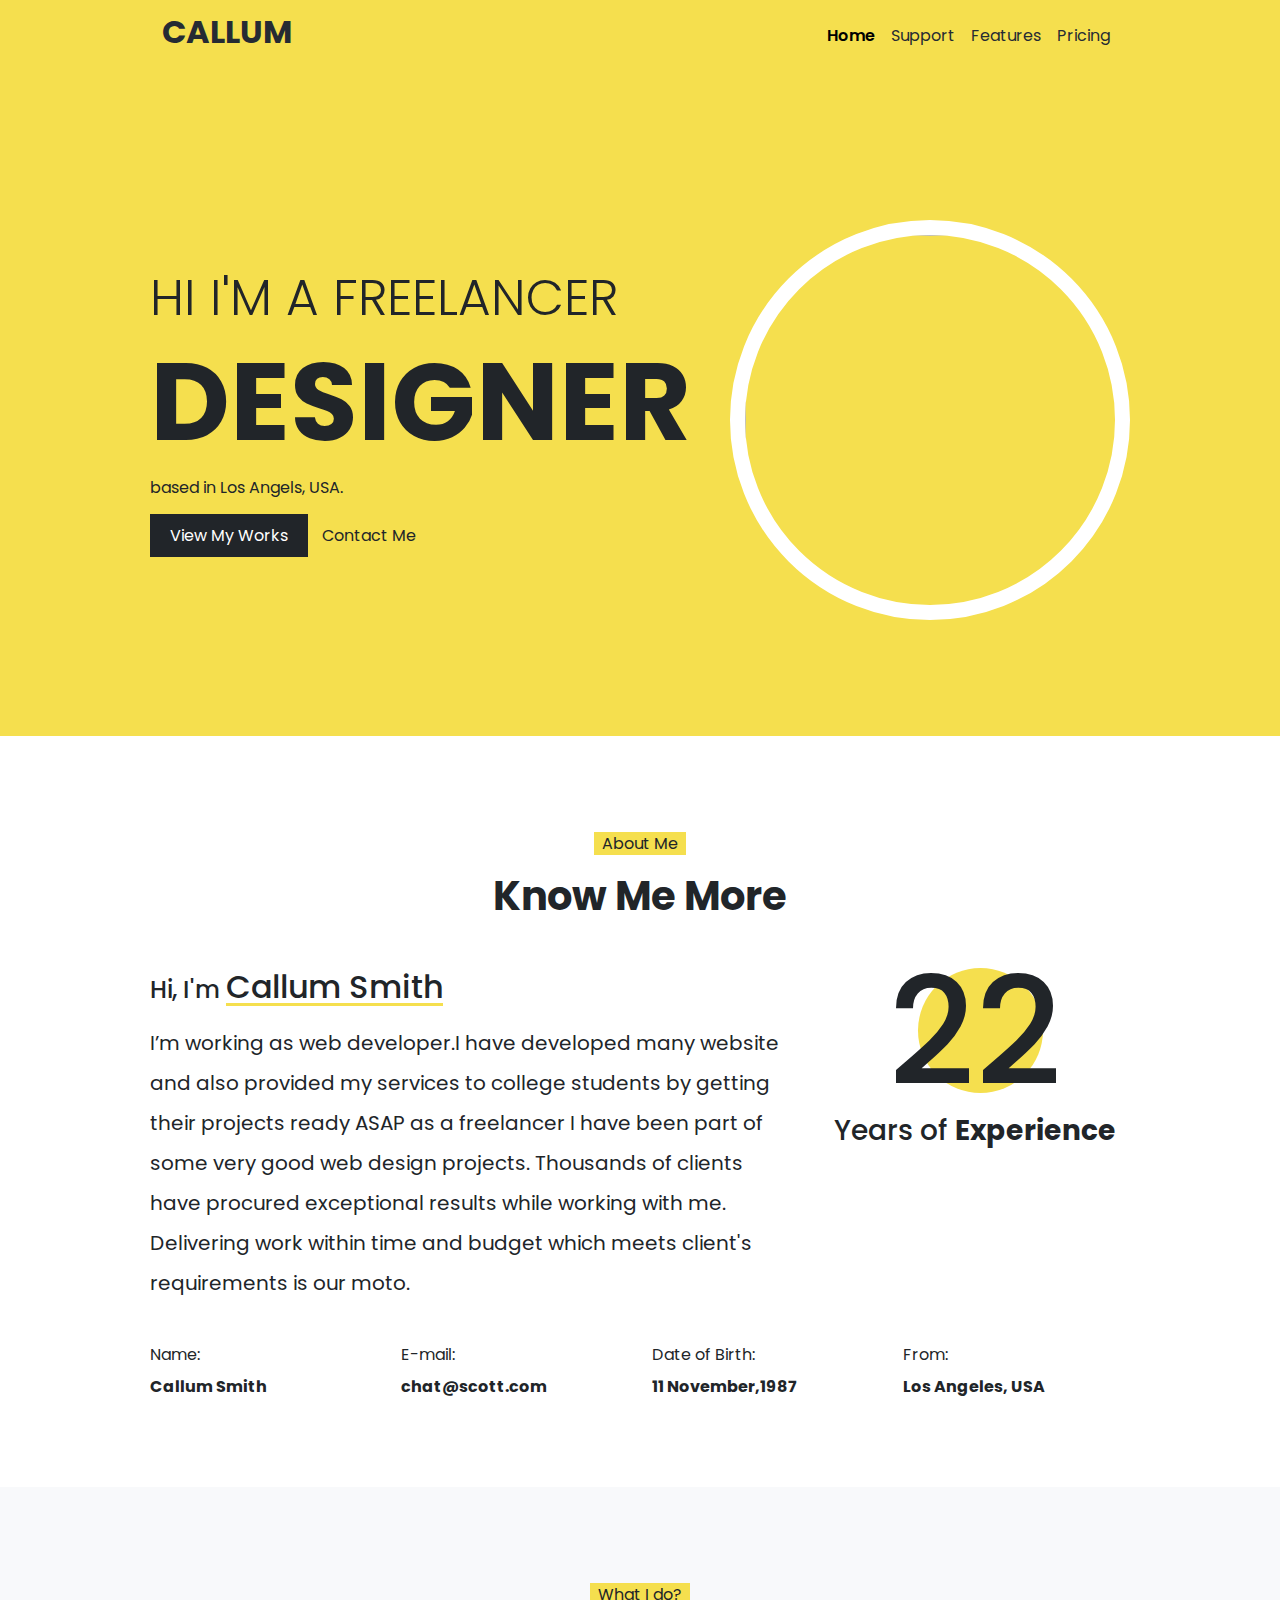
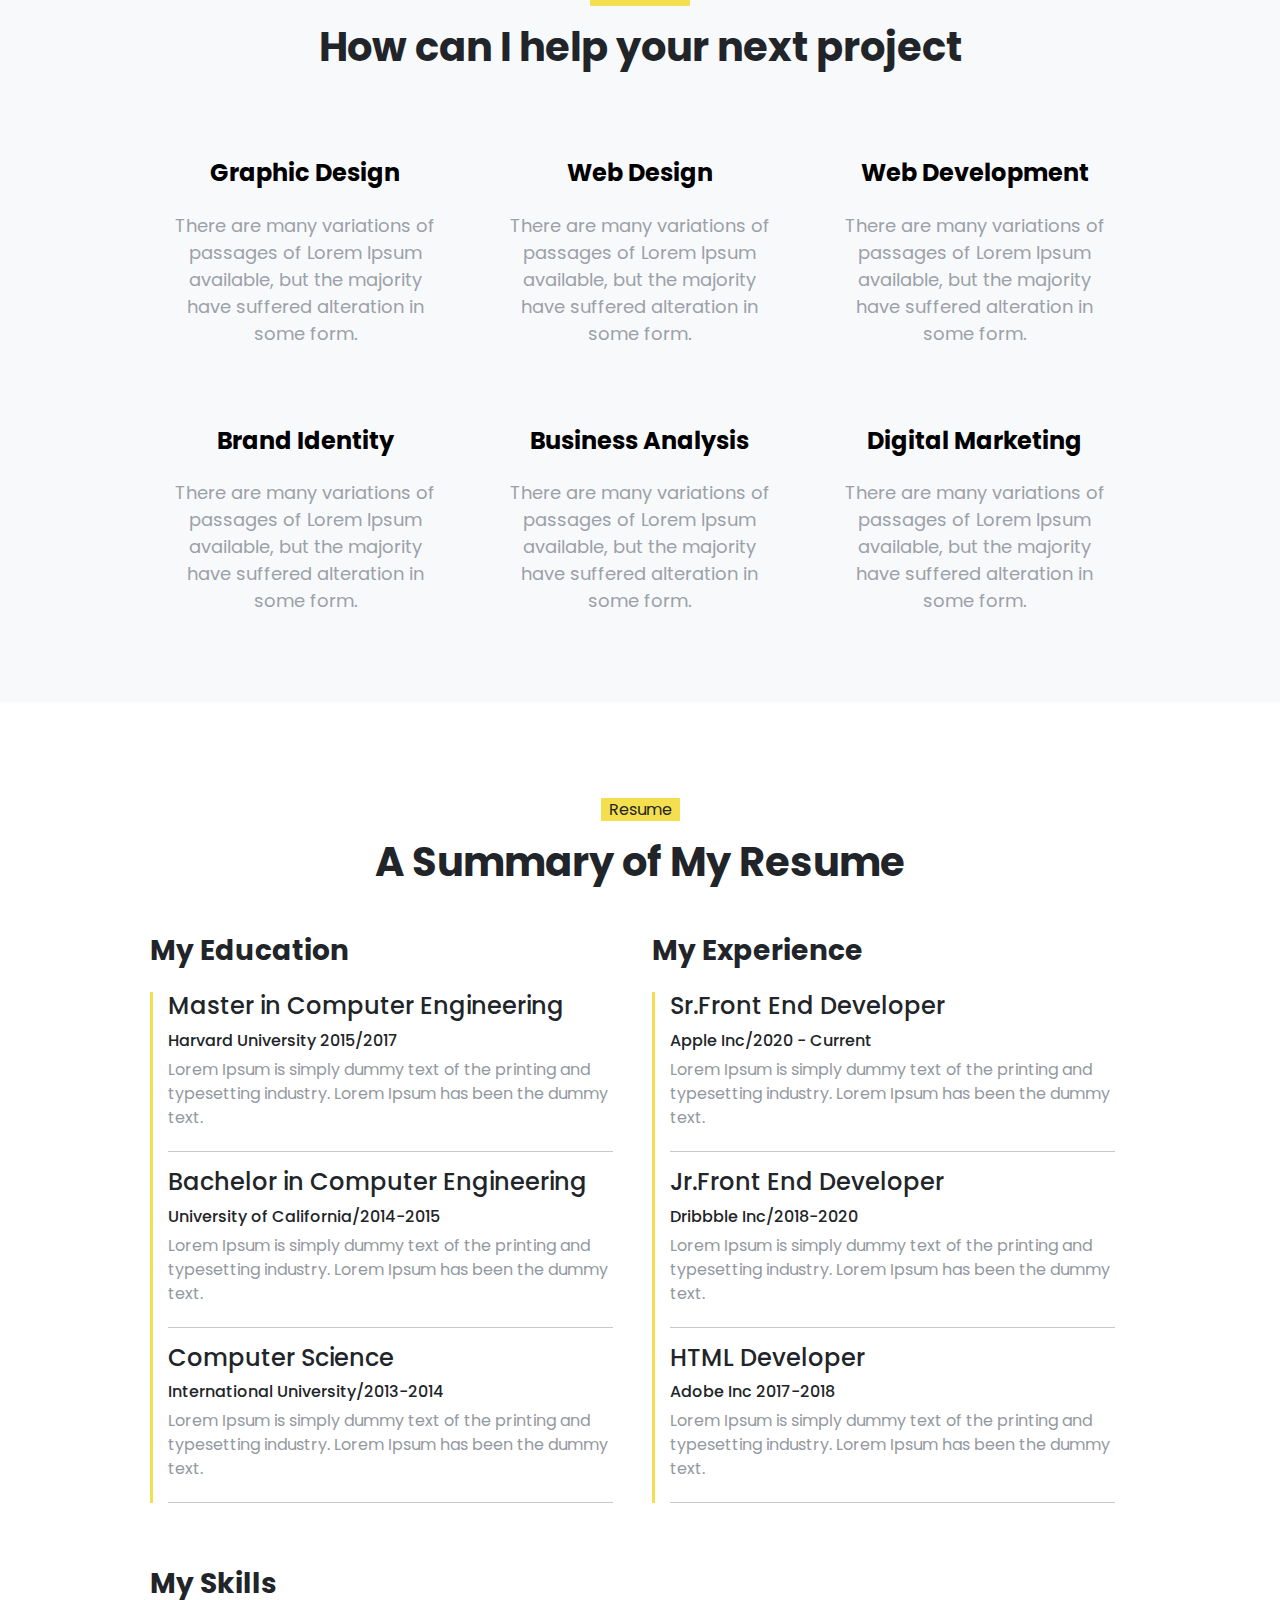
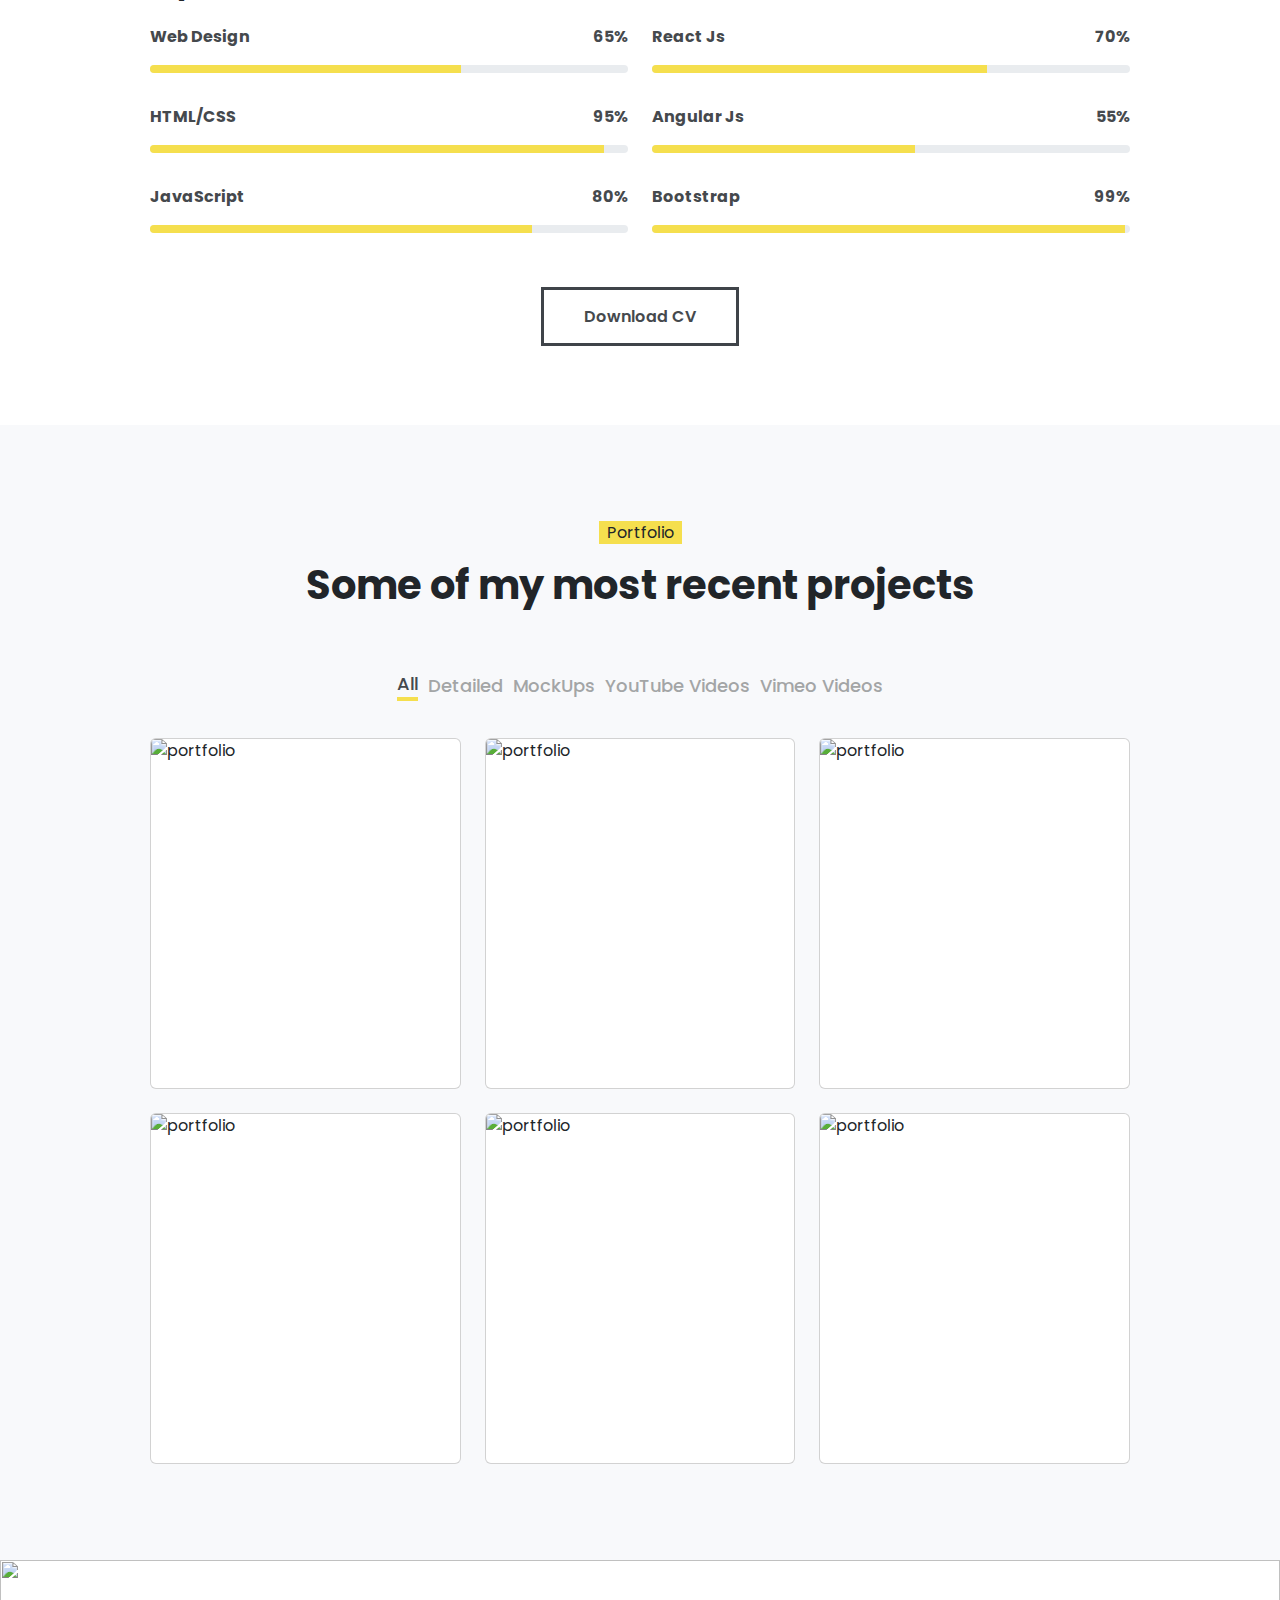
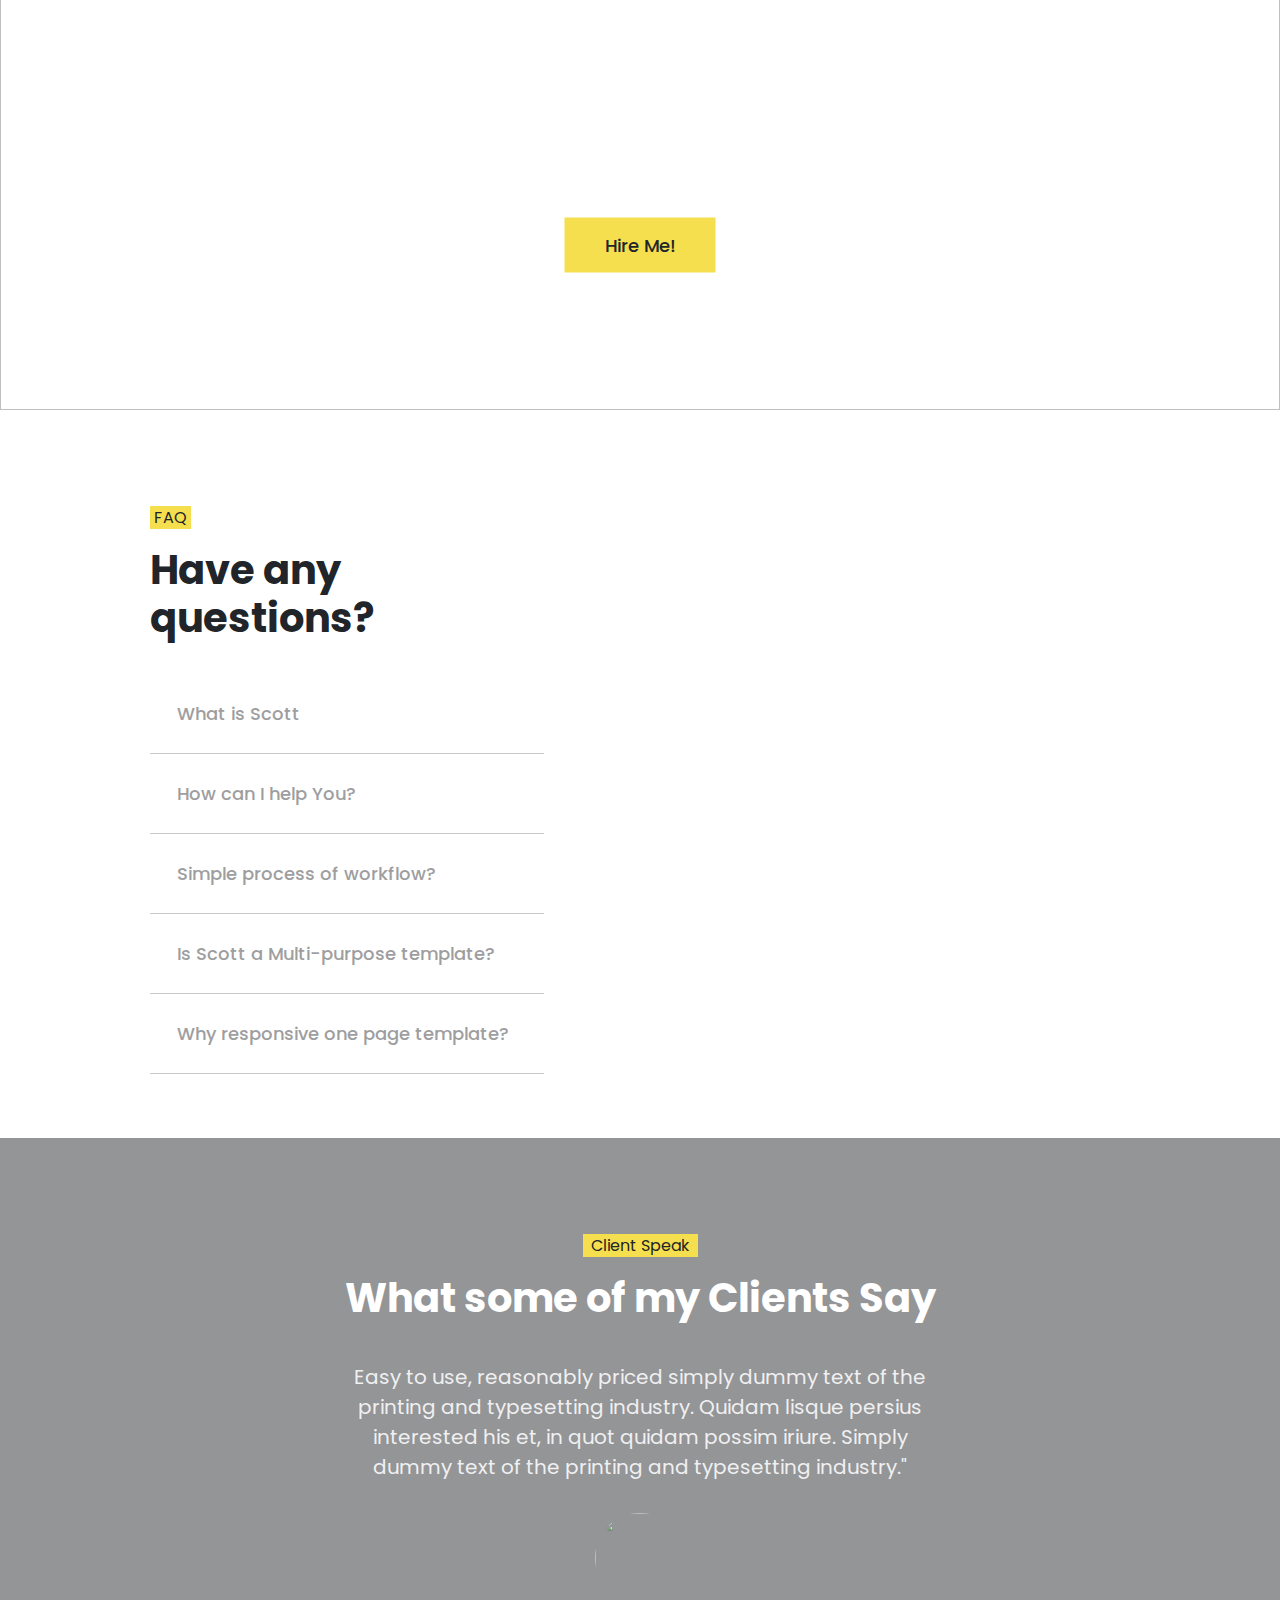
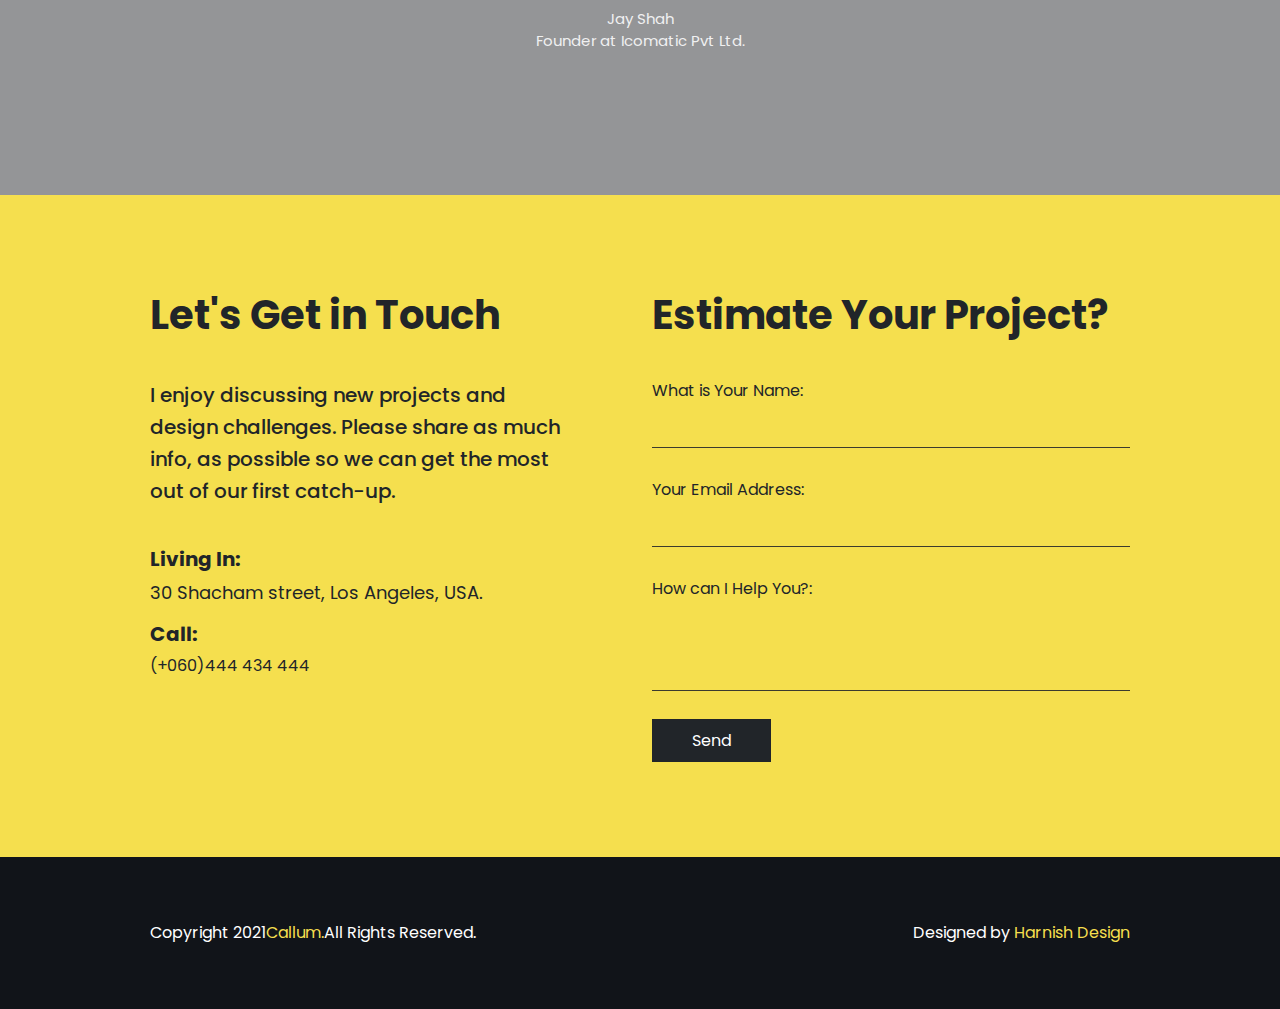
==== css-poc-2/index.html @ 159e969c "Small changes in 1st version" ====
<!DOCTYPE html>
<html lang="en">
<head>
    <meta charset="UTF-8">
    <meta http-equiv="X-UA-Compatible" content="IE=edge">
    <meta name="viewport" content="width=device-width, initial-scale=1.0">
    <meta name="description" content>
    <meta name="keywords" content>
    <link href="https://cdn.jsdelivr.net/npm/bootstrap@5.1.2/dist/css/bootstrap.min.css" rel="stylesheet">
    <script src="https://cdn.jsdelivr.net/npm/bootstrap@5.1.2/dist/js/bootstrap.bundle.min.js"></script>
    <link rel="stylesheet" href="https://pro.fontawesome.com/releases/v5.10.0/css/all.css" integrity="sha384-AYmEC3Yw5cVb3ZcuHtOA93w35dYTsvhLPVnYs9eStHfGJvOvKxVfELGroGkvsg+p" crossorigin="anonymous"/>
    <link rel="preconnect" href="https://fonts.googleapis.com">
    <link rel="preconnect" href="https://fonts.gstatic.com" crossorigin>
    <link href="https://fonts.googleapis.com/css2?family=Poppins:wght@100;200;300;400;500&display=swap" rel="stylesheet">
    <link rel="stylesheet" href="css/index.css">
    <title>Bootstrap Poc</title>
</head>
<body>
    <header class="header-navigation">
        <nav class="navbar navbar-header navbar-expand-lg global-padding ">
            <div class="container-fluid pb-5">
              <a class="navbar-brand" href="#"><h2 class="fw-bold">CALLUM</h2></a>
              <nav class="navbar navbar-light">
                <button class="navbar-toggler" type="button" data-bs-toggle="collapse" data-bs-target="#myNavBar" aria-controls="myNavBar" aria-expanded="false" aria-label="Toggle navigation">
                    <span class="navbar-toggler-icon"></span>
                  </button>
              </nav>
              <div class="collapse navbar-collapse justify-content-end" id="myNavBar">
                <div class="navbar-nav">
                  <a class="nav-link active" aria-current="page" href="#">Home</a>
                  <a class="nav-link" href="#">Support</a>
                  <a class="nav-link" href="#">Features</a>
                  <a class="nav-link" href="#">Pricing</a>
                </div>
              </div>
            </div>
          </nav>
          <section class="global-padding">
              <div class="row d-md-flex flex-row-reverse author-qualification">
                <div class="col-md-6">
                    <div class="image"><img class="rounded-circle" src="images/women.png" data-holder-rendered="true"></div>
                </div>
                <div class="col-md-6 pt-5 ">
                    <h6 class="display-6">HI I'M A FREELANCER</h6>
                    <h5 class="display-1 fw-bold">DESIGNER</h5>
                    <div class="fw-normal mb-4"> based in Los Angels, USA.</div>
                    <a class="text-white bg-dark myworks-btn" href="#">View My Works</a>
                    <span>Contact Me</span>
                    <a href="#" class="text-dark"><i class="far fa-arrow-circle-down"></i></a>
                </div>
              </div>
              <div class=" pb-3 text-center"><a href="#" class="text-dark"><i class="fas fa-arrow-down fa-1x"></i></a></div>
          </section>
    </header>
    <section class="container-fluid bg-white py-5 global-padding ">
        <div class="my-5 text-center">
            <span class="text-dark px-2 my-3 text-fields">About Me</span>
            <div class="text-dark display-6 fw-bold mt-3">Know Me More</div>
        </div>
        <div class="row">
            <div class="col-md-8 pr-3 author-details">
                <span class="h4 text-dark">Hi, I'm <u class="h2">Callum Smith</u></span>
                <p class="pt-3 lh-lg">I’m working as web developer.I have developed many website 
                    and  also  provided  my services  to college students by 
                    getting their projects ready ASAP as a freelancer 
                    I have been part of some very good web design projects. Thousands of clients 
                    have procured exceptional results while working with me.
                    Delivering work within time and budget which meets client's 
                    requirements is our moto.
                </p>
            </div>
            <div class="col-md-4 text-center big-icon">
               <div class="big-icon-content">
                <span class="big-icon-text">
                    22
                </span>
                <div class="mt-3">
                   <span class="h3">Years of <b>Experience</b></span>
                </div>
               </div>
            </div>
        </div>
        <div class="row py-4">
            <div class="col-md-3">
                <dl>
                    <dd>Name:</dd> 
                    <dt>Callum Smith</dt>                    
                </dl> 
            </div>
            <div class="col-md-3">
                <dl>
                    <dd>E-mail:</dd> 
                    <dt>chat@scott.com</dt>                    
                </dl> 
            </div>
            <div class="col-md-3">
                <dl>
                    <dd>Date of Birth:</dd> 
                    <dt>11 November,1987</dt>                    
                </dl> 
            </div>
            <div class="col-md-3">
                <dl>
                    <dd>From:</dd> 
                    <dt>Los Angeles, USA</dt>                    
                </dl> 
            </div>
        </div>
    </section>
    <section class="container-fluid technologies global-padding py-5">
        <div class="my-5 text-center">
            <span class="text-dark px-2 my-3 text-fields">What I do?</span>
            <div class="text-dark display-6 fw-bold mt-3">How can I help your next project</div>
        </div>
        <div class="row py-4 allicons-color technologies-details">
            <div class="col-md-4 cols-gap text-center">
                <i class="fas fa-palette fa-4x"></i>
                <div class="h4 fw-bold py-3 technologies-title">Graphic Design</div>
                <p>
                    There are many variations of passages of Lorem Ipsum available, 
                    but the majority have suffered alteration in some form. 
                </p>
            </div>
            <div class="col-md-4 cols-gap text-center">
                <i class="far fa-desktop fa-4x"></i>
                <div class="h4 fw-bold py-3 technologies-title">Web Design</div>
                <p>
                    There are many variations of passages of Lorem Ipsum available, 
                    but the majority have suffered alteration in some form. 
                </p>
            </div>
            <div class="col-md-4 cols-gap text-center">
                <i class="fas fa-pencil-ruler fa-4x"></i>
                <div class="h4 fw-bold py-3 technologies-title">Web Development</div>
                <p>
                    There are many variations of passages of Lorem Ipsum available, 
                    but the majority have suffered alteration in some form. 
                </p>
            </div>
        </div>
        <div class="row py-4 allicons-color technologies-details">
            <div class="col-md-4 cols-gap text-center">
                <i class="fas fa-paint-brush fa-4x"></i>
                <div class="h4 fw-bold py-3 technologies-title">Brand Identity</div>
                <p>
                    There are many variations of passages of Lorem Ipsum available, 
                    but the majority have suffered alteration in some form. 
                </p>
            </div>
            <div class="col-md-4 cols-gap text-center">
                <i class="fas fa-chart-area fa-4x"></i>
                <div class="h4 fw-bold py-3 technologies-title">Business Analysis</div>
                <p>
                    There are many variations of passages of Lorem Ipsum available, 
                    but the majority have suffered alteration in some form.
                </p>
            </div>
            <div class="col-md-4 cols-gap text-center">
                <i class="fas fa-bullhorn fa-4x"></i>
                <div class="h4 fw-bold py-3 technologies-title">Digital Marketing</div>
                <p>
                    There are many variations of  passages of Lorem Ipsum available, 
                    but the majority have suffered alteration in some form.
                </p>
            </div>
        </div>
    </section>
    <section class="container-fluid bg-white global-padding py-5 ">
        <div class="my-5 text-center">
            <span class="text-dark px-2 my-3 text-fields">Resume</span>
            <div class="text-dark display-6 fw-bold mt-3">A Summary of My Resume</div>
        </div>
        <div class="row">
            <div class="col-md-6">
                <div class="h3 fw-bold pb-3">My Education</div>
                <div class="qualification-details">
                    <div>
                        <div class="h4">Master in Computer Engineering</div>
                        <div class="qualification-university">Harvard University 2015/2017</div>
                        <p>Lorem Ipsum is simply dummy text of the printing and typesetting 
                            industry. Lorem Ipsum has been the dummy text.
                        </p><hr>
                    </div>
                    <div>
                        <div class="h4">Bachelor in Computer Engineering</div>
                        <div class="qualification-university">University of California/2014-2015</div>
                        <p>Lorem Ipsum is simply dummy text of the printing and typesetting 
                            industry. Lorem Ipsum has been the dummy text.
                        </p><hr>
                    </div>
                    <div>
                        <div class="h4">Computer Science</div>
                        <div class="qualification-university">International University/2013-2014</div>
                        <p>Lorem Ipsum is simply dummy text of the printing and typesetting 
                            industry. Lorem Ipsum has been the dummy text.
                        </p><hr>
                    </div>
                </div>
            </div>
            <div class="col-md-6">
                <div class="h3 fw-bold pb-3">My Experience</div>
                <div class="experience-details">
                    <div>
                        <div class="h4">Sr.Front End Developer</div>
                        <div class="experience-company">Apple Inc/2020 - Current</div>
                        <p>Lorem Ipsum is simply dummy text of the printing and typesetting 
                            industry. Lorem Ipsum has been the dummy text.
                        </p><hr>
                    </div>  
                    <div>
                        <div class="h4">Jr.Front End Developer</div>
                        <div class="experience-company">Dribbble Inc/2018-2020</div>
                        <p>Lorem Ipsum is simply dummy text of the printing and typesetting 
                            industry. Lorem Ipsum has been the dummy text.
                        </p><hr>
                    </div> 
                    <div>
                        <div class="h4">HTML Developer</div>
                        <div class="experience-company">Adobe Inc 2017-2018</div>
                        <p>Lorem Ipsum is simply dummy text of the printing and typesetting 
                            industry. Lorem Ipsum has been the dummy text.
                        </p><hr>
                    </div> 
                </div>
            </div>
        </div>
        <div class="pt-5">
            <div class="pb-3"><span class="h3 fw-bold">My Skills</span></div>
            <div class="row row-1 pt-2">
                <div class="col-md-6 cols-1 skills-details">
                    <div class="d-flex justify-content-between">
                        <span class="fw-bold">Web Design</span>
                        <span class="fw-bold">65%</span>
                    </div>
                    <div class="pt-3 pb-4">
                        <div class="progress" style="height:8px">
                            <div class="progress-bar progress-bar-color" style="width:65%;height:8px;"></div>
                        </div>
                    </div>  
                </div>
                <div class="col-md-6 cols-2 skills-details">
                    <div class="d-flex justify-content-between">
                        <span class="fw-bold">React Js</span>
                        <span class="fw-bold">70%</span>
                    </div>
                    <div class="pt-3 pb-4">
                        <div class="progress" style="height:8px">
                            <div class="progress-bar progress-bar-color" style="width:70%;height:8px;"></div>
                        </div>
                    </div> 
                </div>
            </div>
            <div class="row row-2 pt-2">
                <div class="col-md-6 cols-1 skills-details">
                    <div class="d-flex justify-content-between">
                        <span class="fw-bold">HTML/CSS</span>
                        <span class="fw-bold">95%</span>
                    </div>
                    <div class="pt-3 pb-4">
                        <div class="progress" style="height:8px">
                            <div class="progress-bar progress-bar-color" style="width:95%;height:8px;"></div>
                        </div>
                    </div>  
                </div>
                <div class="col-md-6 cols-2 skills-details">
                    <div class="d-flex justify-content-between">
                        <span class="fw-bold">Angular Js</span>
                        <span class="fw-bold">55%</span>
                    </div>
                    <div class="pt-3 pb-4">
                        <div class="progress" style="height:8px">
                            <div class="progress-bar progress-bar-color" style="width:55%;height:8px;"></div>
                        </div>
                    </div> 
                </div>
            </div>
            <div class="row row-3 pt-2">
                <div class="col-md-6 cols-1 skills-details">
                    <div class="d-flex justify-content-between">
                        <span class="fw-bold">JavaScript</span>
                        <span class="fw-bold">80%</span>
                    </div>
                    <div class="pt-3 pb-4">
                        <div class="progress" style="height:8px">
                            <div class="progress-bar progress-bar-color" style="width:80%;height:8px;"></div>
                        </div>
                    </div>  
                </div>
                <div class="col-md-6 cols-2 skills-details">
                    <div class="d-flex justify-content-between">
                        <span class="fw-bold">Bootstrap</span>
                        <span class="fw-bold">99%</span>
                    </div>
                    <div class="pt-3 pb-4">
                        <div class="progress" style="height:8px">
                            <div class="progress-bar progress-bar-color" style="width:99%;height:8px;"></div>
                        </div>
                    </div> 
                </div>
            </div>
        </div>
        <div class="text-center resume-cv ">
            <div class="py-5"><a href="#" class="text-decoration-none">Download CV</a></div>
        </div>
    </section>
    <section class="container-fluid technologies global-padding py-5">
        <div class="my-5 text-center">
            <span class="text-dark px-2 my-3 text-fields">Portfolio</span>
            <div class="text-dark display-6 fw-bold mt-3">Some of my most recent projects</div>
        </div>
        <div class="navbar navbar-images justify-content-center">
            <a class="nav-link active"  href="#">All</a>
            <a class="nav-link"  href="#">Detailed</a>
            <a class="nav-link"  href="#">MockUps</a>
            <a class="nav-link"  href="3">YouTube Videos</a>
            <a class="nav-link"  href="#">Vimeo Videos</a>
        </div>
        <div class="row row-1 my-4">
            <div class="col-md-4">
                <div class="card">
                    <figure class="project-images">
                        <img class="card-img" src="images/1.png" alt="portfolio" title="img1">
                    </figure>
                </div>
            </div>
            <div class="col-md-4">
                <div class="card">
                    <figure class="project-images">
                        <img class="card-img" src="images/2.png" alt="portfolio" title="img1">
                    </figure> 
                </div>
            </div>
            <div class="col-md-4">
                <div class="card">
                    <figure class="project-images">
                        <img class="card-img" src="images/3.png" alt="portfolio" title="img1">
                    </figure>
                   
                </div>
            </div>
        </div>
        <div class="row row-2 mb-5">
            <div class="col-md-4">
                <div class="card">
                    <figure class="project-images">
                        <img class="card-img" src="images/4.png" alt="portfolio" title="img1"> 
                    </figure> 
                </div>
            </div>
            <div class="col-md-4">
                <div class="card">
                    <figure class="project-images">
                        <img class="card-img" src="images/5.png" alt="portfolio" title="img1">
                    </figure>
                   
                </div>
            </div>
            <div class="col-md-4">
                <div class="card">
                    <figure class="project-images">
                        <img class="card-img" src="images/6.png" alt="portfolio" title="img1">
                    </figure>
                </div>
            </div>
        </div>
    </section>
    <section>
        <div class="keyboard-image">
            <img src="images/key.png" style="width: 100%;">
            <div>
                <div class=" text-white display-6 fw-bold py-4">Interested in working with me?</div>
                <div class="pt-4"><a class="text-dark text-fields hireme-btn " href="#">Hire Me!</a></div>
            </div> 
        </div>
    </section>
    <section class="container-fluid bg-white global-padding py-5">
        <div class="row">
            <div class="col-md-5">
                <div class="my-5">
                    <span class="text-fields px-1">FAQ</span> 
                    <div class="text-dark display-6 fw-bold mt-3">Have any questions?</div>
                </div>
                <div class="accordion-wrapper">
                    <div class="accordionitem close">
                      <div class="accordionItemHeading"><span class="toggle-icon"></span>What is Scott</div>
                      <div class="accordionItemContent">
                        <p>JavaScript accordions let you squeeze a lot of content into a small space in a Web page.</p>
                      </div>
                    </div><hr>
                
                    <div class="accordionitem close">
                      <div class="accordionItemHeading"><span class="toggle-icon"></span>How can I help You?</div>
                      <div class="accordionItemContent">
                        <p>A JavaScript accordion is made up of a number of expandable/collapsible items. Only one item is ever shown at a time.</p>
                      </div>
                    </div><hr>
                
                    <div class="accordionitem close">
                      <div class="accordionItemHeading"><span class="toggle-icon"></span>Simple process of workflow?</div>
                      <div class="accordionItemContent">
                        <p>Click an accordion item's heading to expand it. To collapse the item, click it again, or click another item heading.</p>
                      </div>
                    </div><hr>
                    <div class="accordionitem close">
                        <div class="accordionItemHeading"><span class="toggle-icon"></span>Is Scott a Multi-purpose template?</div>
                        <div class="accordionItemContent">
                          <p>Click an accordion item's heading to expand it. To collapse the item, click it again, or click another item heading.</p>
                        </div>
                    </div><hr>
                    <div class="accordionitem close">
                        <div class="accordionItemHeading"><span class="toggle-icon"></span>Why responsive one page template?</div>
                        <div class="accordionItemContent">
                          <p>Click an accordion item's heading to expand it. To collapse the item, click it again, or click another item heading.</p>
                        </div>
                    </div><hr>
                </div>
            </div>
            <div class="col-md-7 allicons-color lightening-bulb">
                <i class="fas fa-lightbulb-on"></i>
            </div>
        </div>
    </section>
    <section class="container-fluid client global-padding py-5">
        <div class="my-5 text-center">
            <span class="text-dark px-2 my-3 text-fields">Client Speak</span>
            <div class="text-white display-6 fw-bold mt-3">What some of my Clients Say</div>
            <div class="client-comments">
                <div class="allicons-color"><i class="fas fa-quote-left fa-2x"></i></div>
                <p>Easy to use, reasonably priced simply dummy text of the 
                        printing and typesetting industry. Quidam lisque persius 
                        interested his et, in quot quidam possim iriure. Simply 
                        dummy text of the printing and typesetting industry."
                </p>
                <figure class="client-fig">
                    <img class="rounded-circle" src="images/client.png" data-holder-rendered="true">
                    <figcaption>
                        <span>Jay Shah</span>
                        <div>Founder at Icomatic Pvt Ltd.</div>
                    </figcaption>
                    
                </figure>
            </div>
            
        </div>
    </section>
    <section class="container-fluid  global-padding py-5 contact-details">
        <div class="row my-5">
            <div class="col-md-6 contact-address">
                <div class="h2 display-6 fw-bold pb-3">Let's Get in Touch</div>
                <div>
                    <p class="pt-3">I enjoy discussing new projects and design
                        challenges. Please share as much info, as 
                        possible so we can get the most out of our
                        first catch-up.
                    </p>
                    <div class="py-4">
                        <dl>
                            <dt class="h5 fw-bold">Living In:</dt> 
                            <dd>30 Shacham street, Los Angeles, USA.</dd>                    
                        </dl> 
                        <dl>
                            <dt class="h5 fw-bold">Call:</dt> 
                            <dl>(+060)444 434 444</dl>                    
                        </dl>
                    </div>
                </div>
                <div class="social-icons">
                    <i class="fab fa-twitter fa-2x"></i>
                    <i class="fab fa-facebook fa-2x"></i>
                    <i class="fab fa-linkedin-in fa-2x"></i>
                    <i class="fab fa-google fa-2x"></i>
                    <i class="fab fa-dribbble fa-2x"></i>
                </div>
            </div>
            <div class="col-md-6">
                <div class="h2 display-6 fw-bold pb-3">Estimate Your Project?</div>
                <div class="pt-3">
                    <div class="client-details client-name">
                        <span>What is Your Name:</span>
                        <div>
                            <input type="text" class="text-line">
                        </div>
                    </div>
                    <div class="client-details client-email">
                        <span>Your Email Address:</span>
                        <div>
                            <input type="text" class="text-line">
                        </div>
                    </div>
                    <div class="client-details client-query">
                        <span>How can I Help You?:</span>
                        <div>
                            <input type="text" class="text-line text-line-long">
                        </div>
                    </div>
                </div>
                <div class="my-2">
                    <a href="#" class=" text-white send-btn bg-dark ">
                        <span>Send</span>
                        <i class="fas fa-arrow-right"></i>
                    </a>
                </div>
            </div>
        </div>
    </section>
    <footer class="container-fluid text-white global-padding py-5 copyright-information" >
        <div class="d-flex justify-content-between py-3">
            <span>Copyright <i class="far fa-copyright"></i>2021<span class="active">Callum.</span>All Rights Reserved.</span>
            <span>Designed by <span class="active">Harnish Design</span></span>
        </div>
        
    </footer>
    <script src="index.js"></script>
</body>
</html>
---- css-poc-2/css/index.css ----
*{
    box-sizing: border-box;
}
html{
    margin: 0;
    padding: 0;
}
body{
    margin: 0;
    padding: 0; 
    box-sizing: border-box;
    font-family: "Poppins";
}
/* Global text-fileds background color */
.text-fields{
    background-color: #f5df4e ;
}
.allicons-color{
    color: #f5df4e;
}
.global-padding{
    padding-left: 150px;
    padding-right: 150px;
}
.header-navigation, .contact-details{
    background-color: #f5df4e;
}
/* .navbar{
    margin: 0;
} */
.navbar-header a{
    color: #252b33;
}
.navbar-header a.active{
    font-weight: 600;
}
.navbar-header a.nav-link:hover{
    color: #252b33;
    font-weight: 600;
}
div.author-qualification{
    padding: 100px 0;
}
div.author-qualification h6{
    font-size: 50px;
}
div.author-qualification h5{
    font-size: 110px;
}
section div.image img{
    float: right;
    width: 400px;
    height: 400px;
    border: 15px solid #ffffff;
}
section div a.myworks-btn{
    padding: 10px 20px;
    margin-right: 10px;
    text-decoration: none;
}
/* section div div.author-details{
    padding-right: 75px;
} */
section div div.author-details span u{
    text-decoration-line: underline;
    text-underline-offset: 5px;
    text-decoration-color: #f5df4e;
}
section div div.author-details p{
    font-size: 20px;
}
.big-icon-text::before{
    position: absolute;
    content: '';
    background-color: #f5df4e;
    width:125px;
    height: 125px;
    margin-left:30px;
    border-radius: 50%;
    z-index: -1;

}
.big-icon-text{
    position: relative;
    line-height: 130px;
    font-size: 150px;
    font-weight: 500;
    z-index: 2;
}
.technologies{
    background-color: #f8f9fb;
}
.cols-gap{
    padding: 0 30px;
}
.technologies-title{
    color: black;
}
.technologies-details p{
    color: #9ba1a8;
    font-size: 18px;
}
.qualification-details, .experience-details{
    padding: 0 15px;
    border-left: 3px solid #f5df4e;
}
.qualification-university, .experience-company{
   font-weight: 500;
}
.qualification-details p, .experience-details p{
    color: #93999f;
    padding: 5px 0;
}
.skills-details{
    color: #45494d;
}
.progress-bar-color{
    background-color:#f5df4e;
}
.resume-cv a{
    color: #45494d;
    font-weight: 600;
    padding: 15px 40px;
    border: 3px solid #3f4449;
}
.navbar-images a{
    font-size: 18px;
    font-weight: 500;
    color: #a3a5a6;
    margin: 5px;
}
.navbar-images a.active{
    color: #45494d;
    border-bottom: 4px solid #f5df4e;
}
.navbar-images a:hover{
    color: #45494d ;
    border-bottom: 4px solid #f5df4e;
}
figure.project-images {
    position: relative;
    padding-bottom: 113%;
    width: 100%;
    display: block;
    margin: 0;
}
.card img{
    position: absolute;
    top: 0;
    left: 0;
    width: 100%;
    height: 100%;
}
.keyboard-image{
    position: relative;
}
.keyboard-image img{
    width: 100%;
    height: 450px;
}
.keyboard-image > div{
    position: absolute;
    top: 50%;
    left: 50%;
    transform: translate(-50%, -50%);
    text-align: center;
}
.hireme-btn{
    text-decoration: none;
    padding: 15px 40px;
    font-size: 18px;
    font-weight: 500;
}
.accordionItemHeading{
    font-size: 18px;
    font-weight: 500;
}
@import url("https://pro.fontawesome.com/releases/v5.10.0/css/all.css"); 
.close .accordionItemHeading{
      cursor:pointer;
      padding:10px 15px 10px 0;
      color: #9e9ea0;
}
.close .accordionItemContent{
    height:0px;
    transition:height 1s ease-out;
    transform: scaleY(0);
    display:block; 
}
.close .toggle-icon::before {
    color: #9e9ea0;
    content: "\f078"; 
    font-family: "Font Awesome 5 Pro"; 
    font-size: 15px;
    margin-right: 15px;
}  
.open .accordionItemContent{
    padding-left: 25px;
    background-color: #fff;
    display:block;
    transition: transform 0.4s ease; 
}
.open .toggle-icon::before {
    content: "\f077"; 
    font-family: "Font Awesome 5 Pro";
    font-size: 15px;
    margin-right: 15px;
}
.open .accordionItemHeading{
    padding:10px 10px 10px 0;
    color: black;
}
.lightening-bulb {
    padding-left: 100px;
    font-size: 400px;
}
.client{
    background-color: #949597;
}
.client-comments{
    padding: 30px 200px;
}
.client-comments p{
    padding: 10px 0;
    font-size: 20px;
    color: #f0f0f1;
}
.client-fig img{
    width: 100px;
    height: 100px;
    padding: 5px;
}
.client-fig figcaption{
    font-size: 15px;
    color: #f0f0f1;
}
.contact-details p{
    font-size: 20px;
    font-weight: 500;
    line-height: 2rem;
    padding-right: 50px;
}
.contact-details dl dd{
    font-size: 18px;
}
.social-icons i{
    color: #4d555b;
    padding-right: 10px;
}
.client-details{
    padding-bottom: 30px;
}
.text-line {
        background-color: transparent;
        outline: none;
        border: none;
        border-bottom: 1px solid #3b3b2e;
        padding: 20px 2px 0;
        width: 100%;
}
.text-line-long{
    padding: 65px 2px 0;
}
.send-btn{
    text-decoration: none;
    padding:10px 40px;
}
.copyright-information{
    background-color: #111419;
}
.copyright-information span.active{
    color: #f5df4e;
}
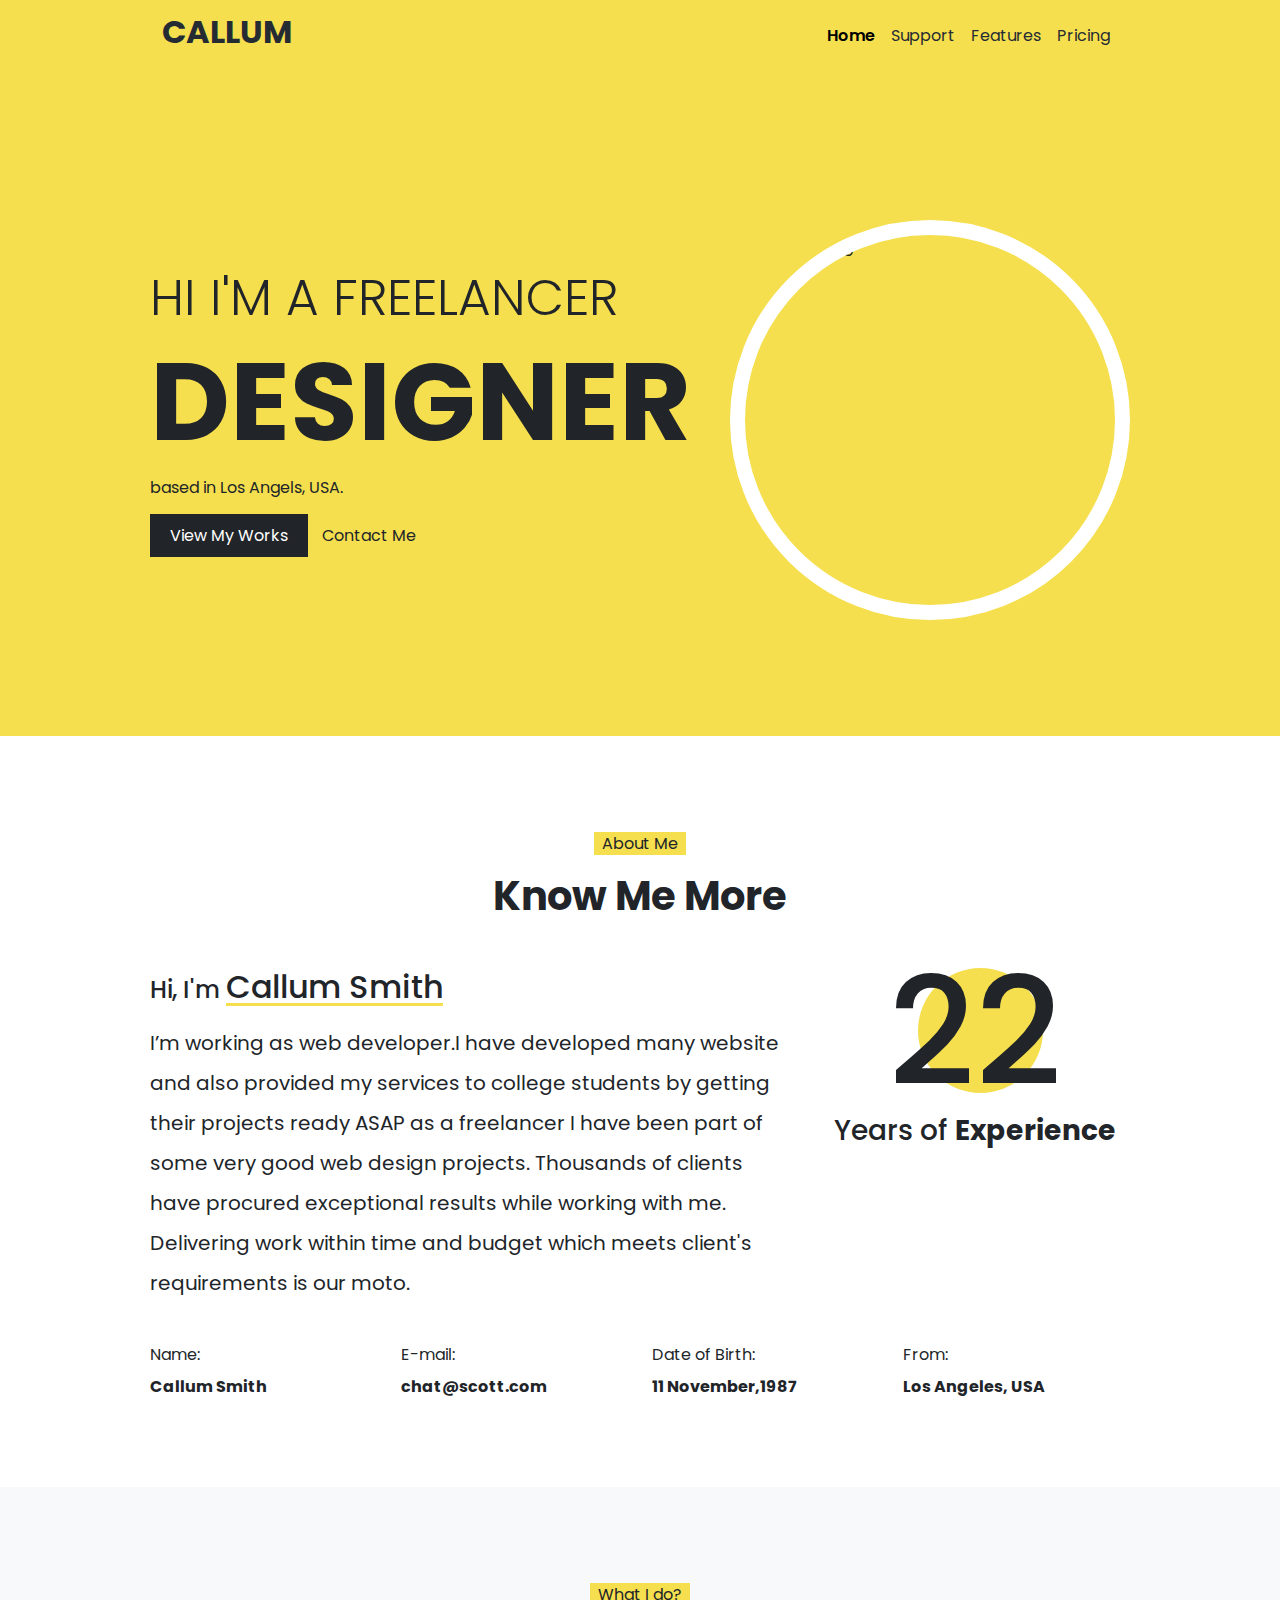
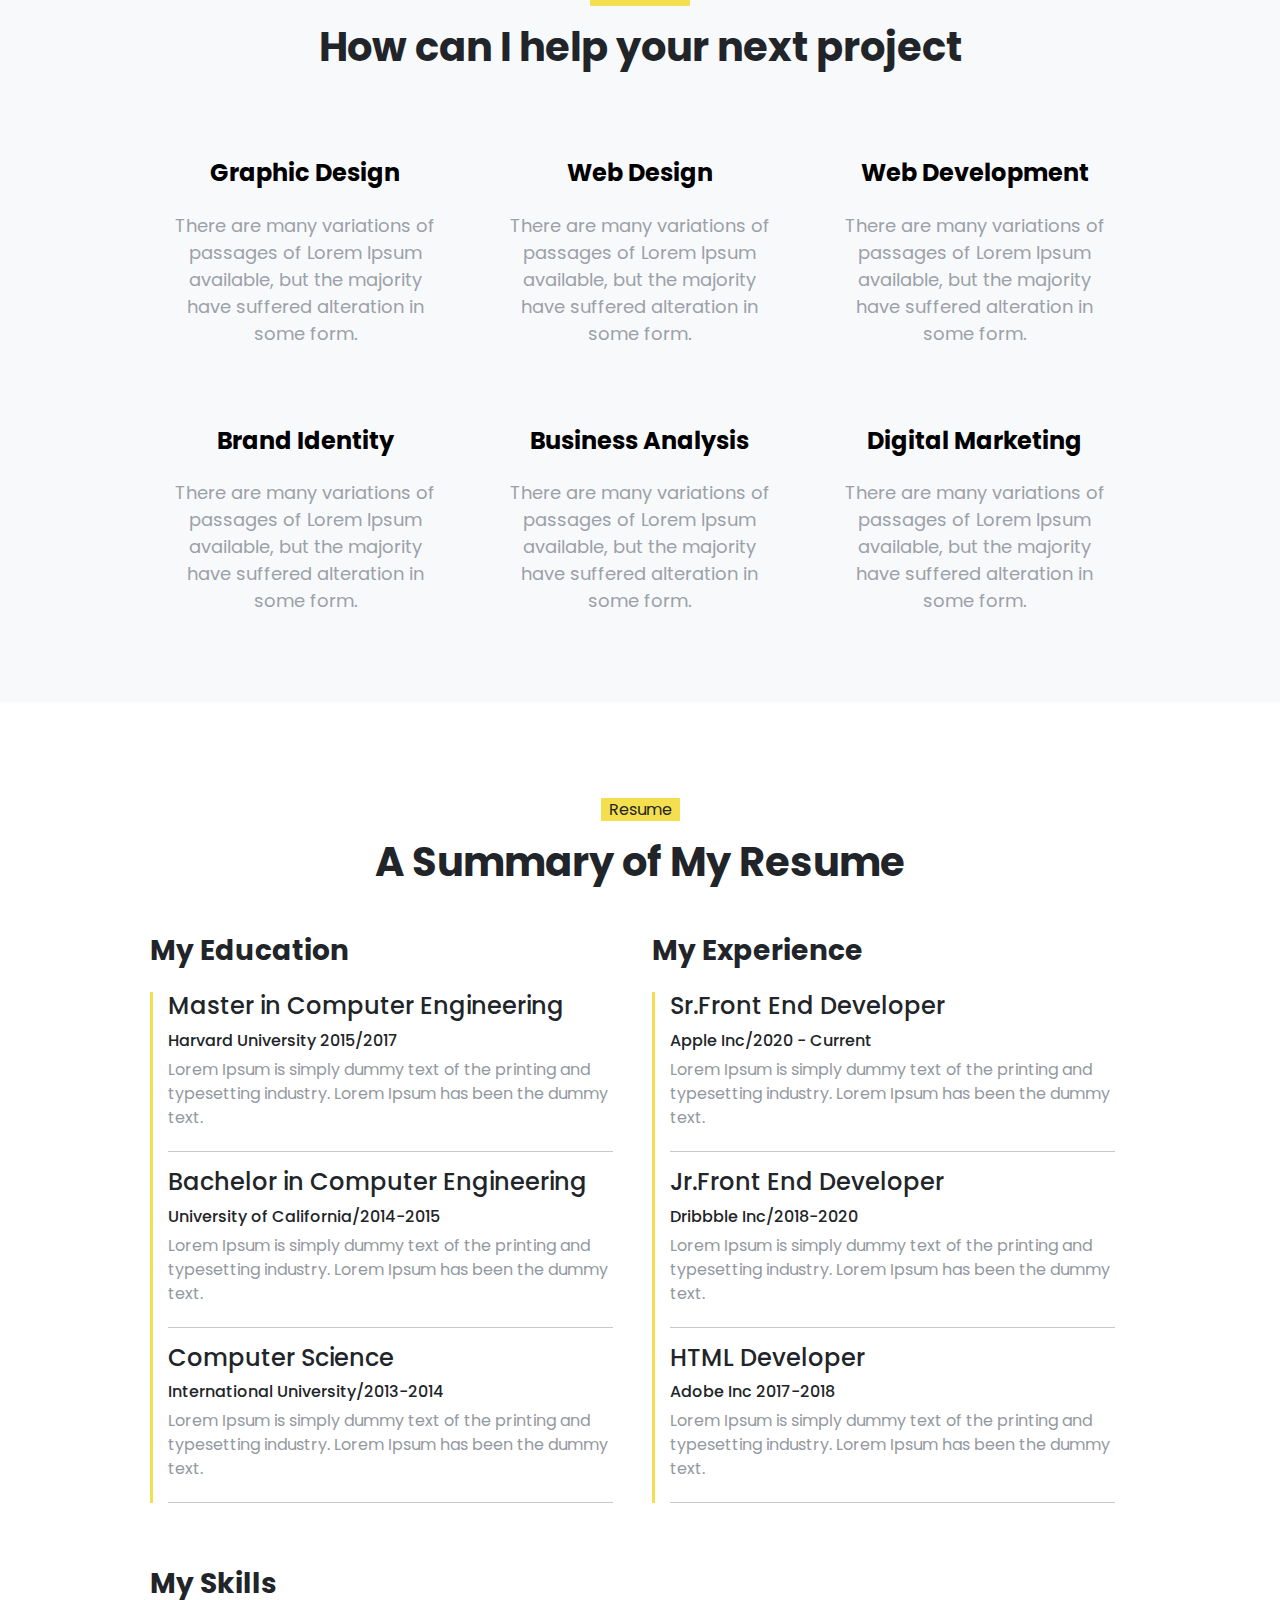
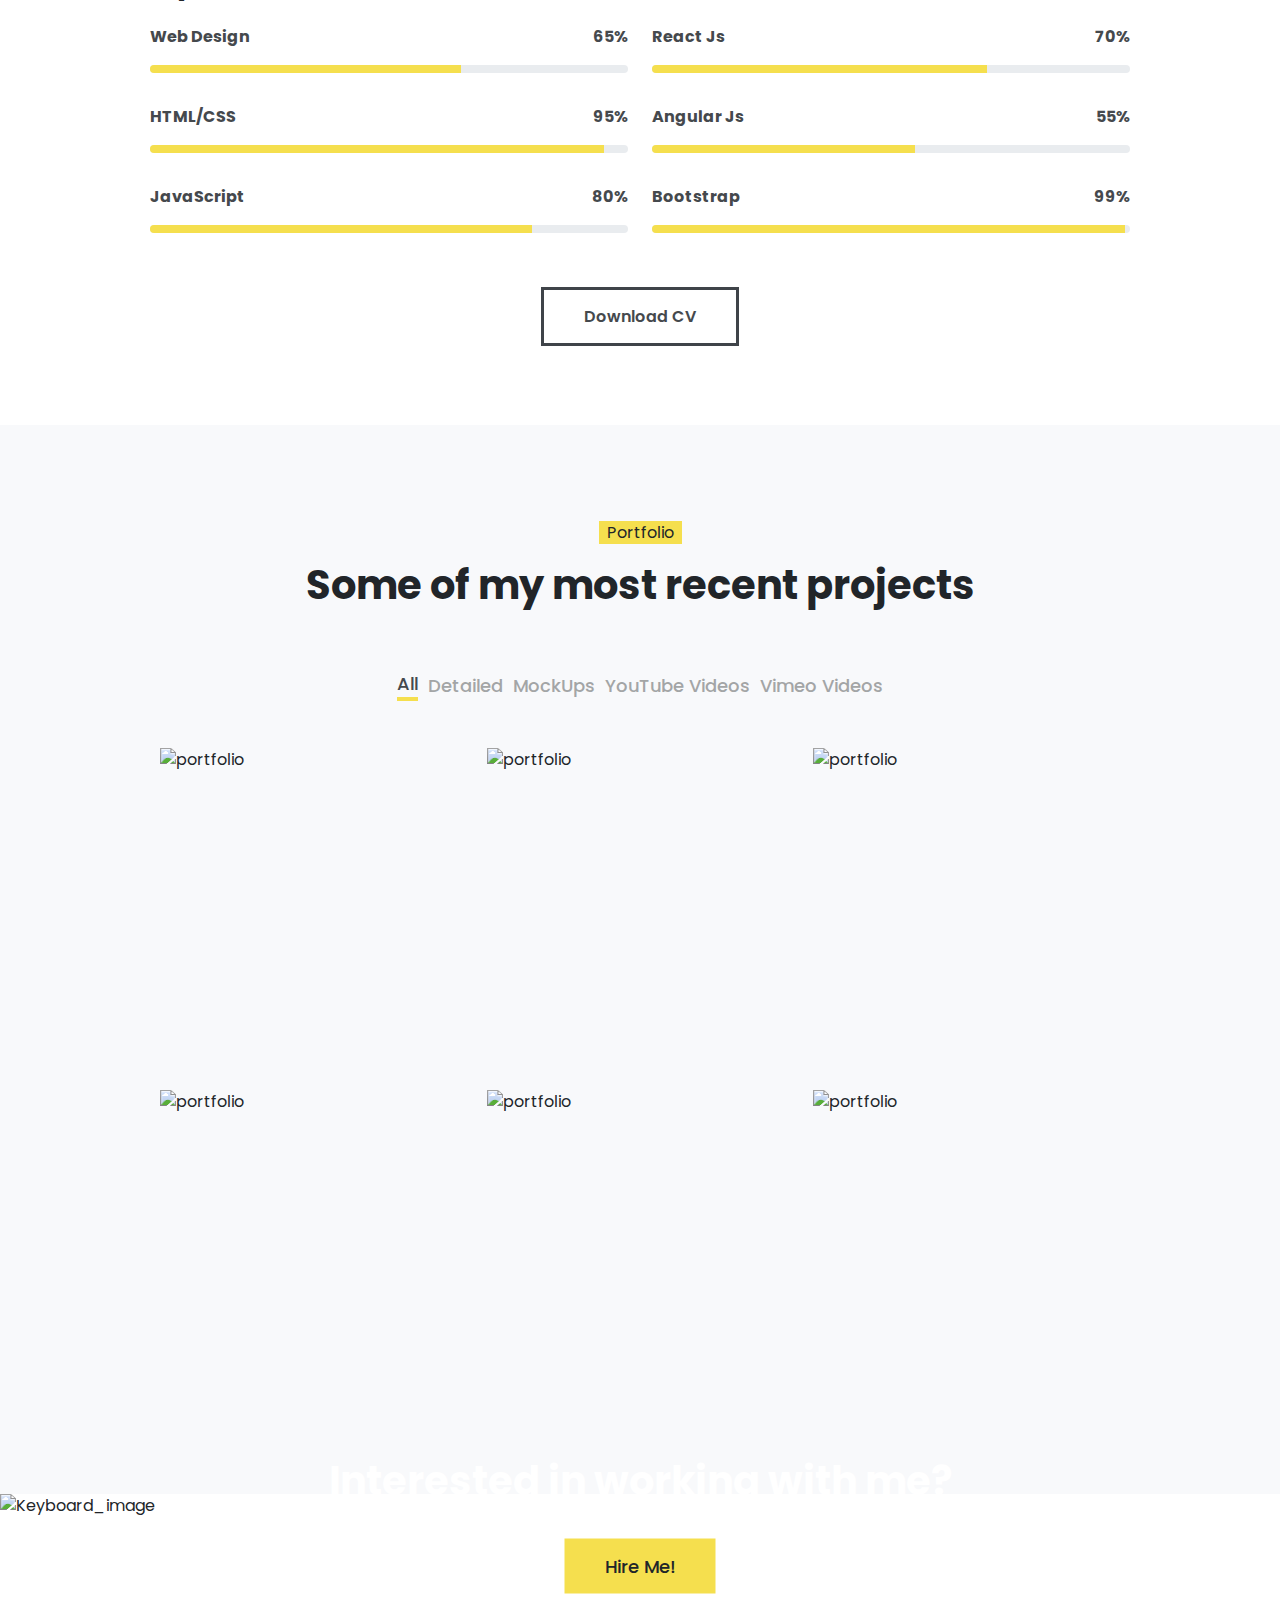
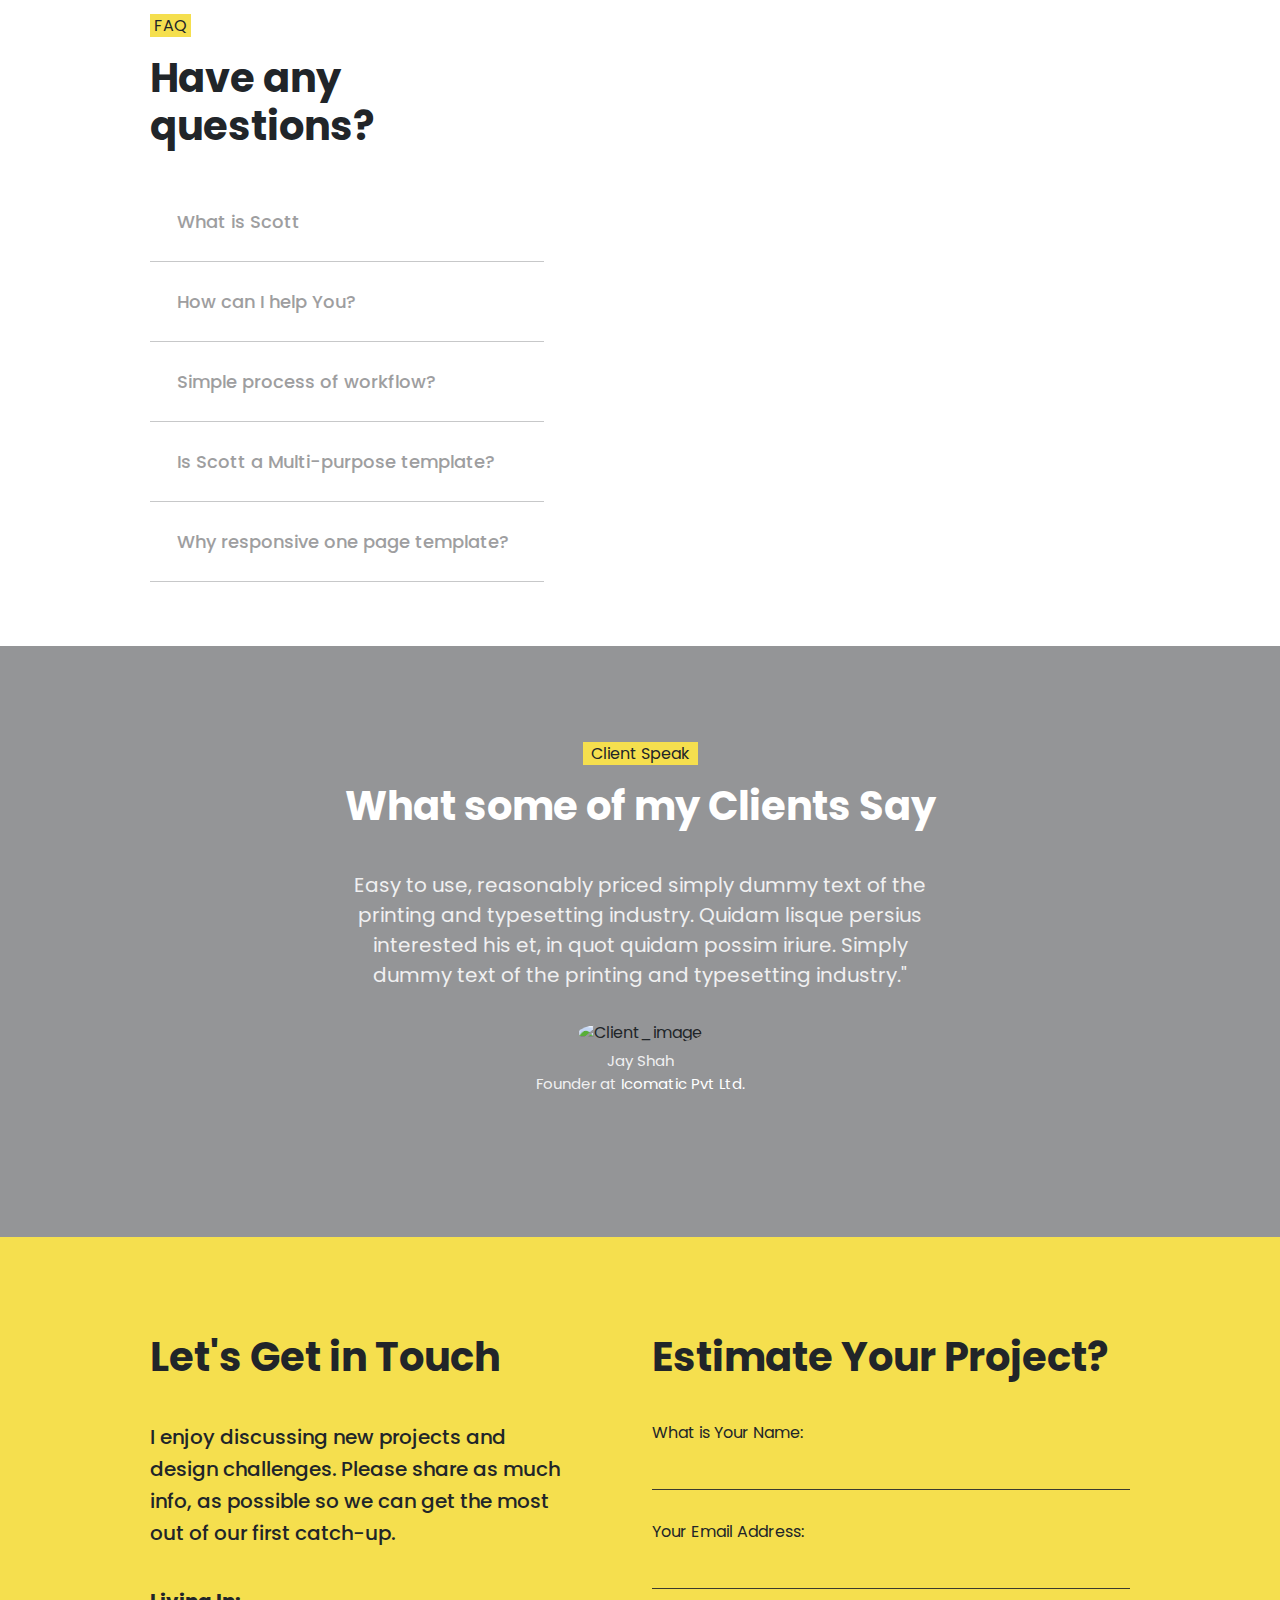
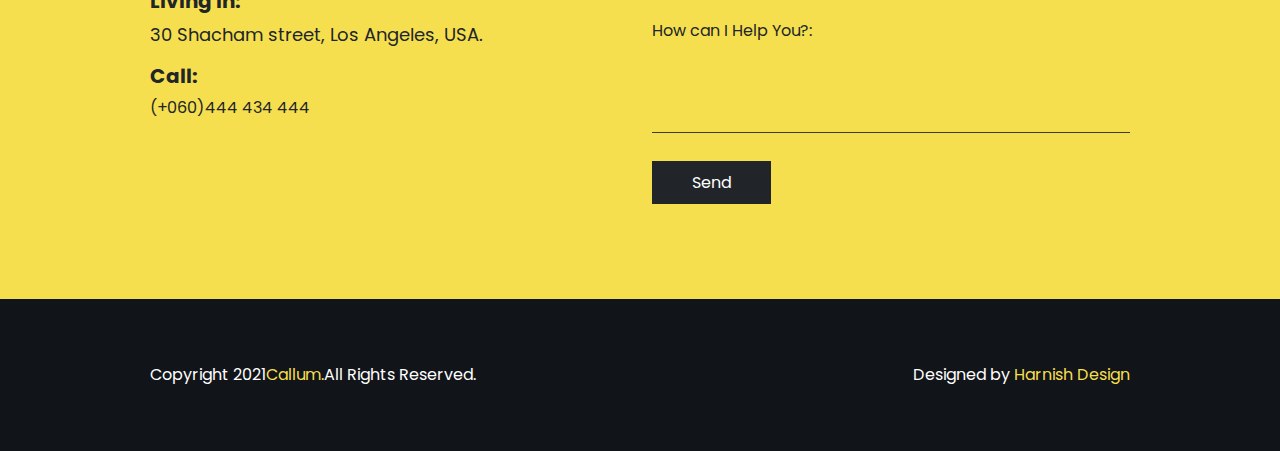
==== commit 25583597: "small changes are done" ====
--- a/css-poc-2/index.html
+++ b/css-poc-2/index.html
@@ -17,7 +17,7 @@
 </head>
 <body>
     <header class="header-navigation">
-        <nav class="navbar navbar-header navbar-expand-lg global-padding ">
+        <nav class="navbar navbar-header navbar-expand-lg center-padding ">
             <div class="container-fluid pb-5">
               <a class="navbar-brand" href="#"><h2 class="fw-bold">CALLUM</h2></a>
               <nav class="navbar navbar-light">
@@ -35,10 +35,10 @@
               </div>
             </div>
           </nav>
-          <section class="global-padding">
+          <section class="center-padding">
               <div class="row d-md-flex flex-row-reverse author-qualification">
-                <div class="col-md-6">
-                    <div class="image"><img class="rounded-circle" src="images/women.png" data-holder-rendered="true"></div>
+                <div class="col-md-6 author-image">
+                    <img class="rounded-circle" src="images/women.png" alt="Author-img" title="Author" data-holder-rendered="true">
                 </div>
                 <div class="col-md-6 pt-5 ">
                     <h6 class="display-6">HI I'M A FREELANCER</h6>
@@ -49,10 +49,10 @@
                     <a href="#" class="text-dark"><i class="far fa-arrow-circle-down"></i></a>
                 </div>
               </div>
-              <div class=" pb-3 text-center"><a href="#" class="text-dark"><i class="fas fa-arrow-down fa-1x"></i></a></div>
+              <div class=" pb-md-3 text-center"><a href="#" class="text-dark"><i class="fas fa-arrow-down fa-1x"></i></a></div>
           </section>
     </header>
-    <section class="container-fluid bg-white py-5 global-padding ">
+    <section class="container-fluid bg-white py-5 center-padding ">
         <div class="my-5 text-center">
             <span class="text-dark px-2 my-3 text-fields">About Me</span>
             <div class="text-dark display-6 fw-bold mt-3">Know Me More</div>
@@ -80,26 +80,26 @@
                </div>
             </div>
         </div>
-        <div class="row py-4">
-            <div class="col-md-3">
+        <div class="row d-flex py-4">
+            <div class="col-md-3 authorpersonal-details">
                 <dl>
                     <dd>Name:</dd> 
                     <dt>Callum Smith</dt>                    
                 </dl> 
             </div>
-            <div class="col-md-3">
+            <div class="col-md-3 authorpersonal-details">
                 <dl>
                     <dd>E-mail:</dd> 
                     <dt>chat@scott.com</dt>                    
                 </dl> 
             </div>
-            <div class="col-md-3">
+            <div class="col-md-3 authorpersonal-details">
                 <dl>
                     <dd>Date of Birth:</dd> 
                     <dt>11 November,1987</dt>                    
                 </dl> 
             </div>
-            <div class="col-md-3">
+            <div class="col-md-3 authorpersonal-details">
                 <dl>
                     <dd>From:</dd> 
                     <dt>Los Angeles, USA</dt>                    
@@ -107,7 +107,7 @@
             </div>
         </div>
     </section>
-    <section class="container-fluid technologies global-padding py-5">
+    <section class="container-fluid technologies center-padding py-5">
         <div class="my-5 text-center">
             <span class="text-dark px-2 my-3 text-fields">What I do?</span>
             <div class="text-dark display-6 fw-bold mt-3">How can I help your next project</div>
@@ -165,7 +165,7 @@
             </div>
         </div>
     </section>
-    <section class="container-fluid bg-white global-padding py-5 ">
+    <section class="container-fluid bg-white center-padding py-5 ">
         <div class="my-5 text-center">
             <span class="text-dark px-2 my-3 text-fields">Resume</span>
             <div class="text-dark display-6 fw-bold mt-3">A Summary of My Resume</div>
@@ -303,7 +303,7 @@
             <div class="py-5"><a href="#" class="text-decoration-none">Download CV</a></div>
         </div>
     </section>
-    <section class="container-fluid technologies global-padding py-5">
+    <section class="container-fluid technologies center-padding py-5">
         <div class="my-5 text-center">
             <span class="text-dark px-2 my-3 text-fields">Portfolio</span>
             <div class="text-dark display-6 fw-bold mt-3">Some of my most recent projects</div>
@@ -315,7 +315,41 @@
             <a class="nav-link"  href="3">YouTube Videos</a>
             <a class="nav-link"  href="#">Vimeo Videos</a>
         </div>
-        <div class="row row-1 my-4">
+        <div class="d-flex flex-wrap my-4">
+                <div class="card-image">
+                    <figure class="project-images">
+                        <img src="images/1.png" alt="portfolio" title="img1">
+                    </figure>
+                </div>
+                <div class="card-image">
+                    <figure class="project-images">
+                        <img  src="images/2.png" alt="portfolio" title="img2">
+                    </figure> 
+                </div>
+                <div class="card-image">
+                    <figure class="project-images">
+                        <img  src="images/3.png" alt="portfolio" title="img3">
+                    </figure>
+                </div>
+                <div class="card-image">
+                    <figure class="project-images">
+                        <img  src="images/4.png" alt="portfolio" title="img4"> 
+                    </figure> 
+                </div>
+                <div class="card-image">
+                    <figure class="project-images">
+                        <img  src="images/5.png" alt="portfolio" title="img5">
+                    </figure> 
+                </div>
+                <div class="card-image">
+                    <figure class="project-images">
+                        <img  src="images/6.png" alt="portfolio" title="img6">
+                    </figure>
+                </div>
+        </div>
+            
+                
+        <!-- <div class="row row-1 my-4">
             <div class="col-md-4">
                 <div class="card">
                     <figure class="project-images">
@@ -326,14 +360,14 @@
             <div class="col-md-4">
                 <div class="card">
                     <figure class="project-images">
-                        <img class="card-img" src="images/2.png" alt="portfolio" title="img1">
+                        <img class="card-img" src="images/2.png" alt="portfolio" title="img2">
                     </figure> 
                 </div>
             </div>
             <div class="col-md-4">
                 <div class="card">
                     <figure class="project-images">
-                        <img class="card-img" src="images/3.png" alt="portfolio" title="img1">
+                        <img class="card-img" src="images/3.png" alt="portfolio" title="img3">
                     </figure>
                    
                 </div>
@@ -343,14 +377,14 @@
             <div class="col-md-4">
                 <div class="card">
                     <figure class="project-images">
-                        <img class="card-img" src="images/4.png" alt="portfolio" title="img1"> 
+                        <img class="card-img" src="images/4.png" alt="portfolio" title="img4"> 
                     </figure> 
                 </div>
             </div>
             <div class="col-md-4">
                 <div class="card">
                     <figure class="project-images">
-                        <img class="card-img" src="images/5.png" alt="portfolio" title="img1">
+                        <img class="card-img" src="images/5.png" alt="portfolio" title="img5">
                     </figure>
                    
                 </div>
@@ -358,22 +392,22 @@
             <div class="col-md-4">
                 <div class="card">
                     <figure class="project-images">
-                        <img class="card-img" src="images/6.png" alt="portfolio" title="img1">
-                    </figure>
-                </div>
-            </div>
-        </div>
+                        <img class="card-img" src="images/6.png" alt="portfolio" title="img6">
+                    </figure>
+                </div>
+            </div>
+        </div> -->
     </section>
     <section>
         <div class="keyboard-image">
-            <img src="images/key.png" style="width: 100%;">
+            <img src="images/key.png" alt="Keyboard_image" title="Keyboard">
             <div>
                 <div class=" text-white display-6 fw-bold py-4">Interested in working with me?</div>
                 <div class="pt-4"><a class="text-dark text-fields hireme-btn " href="#">Hire Me!</a></div>
             </div> 
         </div>
     </section>
-    <section class="container-fluid bg-white global-padding py-5">
+    <section class="container-fluid bg-white center-padding py-5">
         <div class="row">
             <div class="col-md-5">
                 <div class="my-5">
@@ -420,7 +454,7 @@
             </div>
         </div>
     </section>
-    <section class="container-fluid client global-padding py-5">
+    <section class="container-fluid client-feedback center-padding py-5">
         <div class="my-5 text-center">
             <span class="text-dark px-2 my-3 text-fields">Client Speak</span>
             <div class="text-white display-6 fw-bold mt-3">What some of my Clients Say</div>
@@ -432,10 +466,10 @@
                         dummy text of the printing and typesetting industry."
                 </p>
                 <figure class="client-fig">
-                    <img class="rounded-circle" src="images/client.png" data-holder-rendered="true">
+                    <img class="rounded-circle" src="images/client.png" alt="Client_image" title="Client">
                     <figcaption>
                         <span>Jay Shah</span>
-                        <div>Founder at Icomatic Pvt Ltd.</div>
+                        <div>Founder at <a href="#" class="text-decoration-none text-white">Icomatic Pvt Ltd.</a></div>
                     </figcaption>
                     
                 </figure>
@@ -443,7 +477,7 @@
             
         </div>
     </section>
-    <section class="container-fluid  global-padding py-5 contact-details">
+    <section class="container-fluid  center-padding py-5 contact-details">
         <div class="row my-5">
             <div class="col-md-6 contact-address">
                 <div class="h2 display-6 fw-bold pb-3">Let's Get in Touch</div>
@@ -465,11 +499,11 @@
                     </div>
                 </div>
                 <div class="social-icons">
-                    <i class="fab fa-twitter fa-2x"></i>
-                    <i class="fab fa-facebook fa-2x"></i>
-                    <i class="fab fa-linkedin-in fa-2x"></i>
-                    <i class="fab fa-google fa-2x"></i>
-                    <i class="fab fa-dribbble fa-2x"></i>
+                    <a href="#"><i class="fab fa-twitter fa-2x"></i></a>
+                    <a href="#"><i class="fab fa-facebook fa-2x"></i></a>
+                    <a href="#"><i class="fab fa-linkedin-in fa-2x"></i></a>
+                    <a href="#"><i class="fab fa-google fa-2x"></i></a>
+                    <a href="#"><i class="fab fa-dribbble fa-2x"></i></a>
                 </div>
             </div>
             <div class="col-md-6">
@@ -503,10 +537,10 @@
             </div>
         </div>
     </section>
-    <footer class="container-fluid text-white global-padding py-5 copyright-information" >
+    <footer class="container-fluid text-white center-padding py-5 copyright-information" >
         <div class="d-flex justify-content-between py-3">
-            <span>Copyright <i class="far fa-copyright"></i>2021<span class="active">Callum.</span>All Rights Reserved.</span>
-            <span>Designed by <span class="active">Harnish Design</span></span>
+            <div>Copyright <i class="far fa-copyright"></i>2021<a href="#" class="text-decoration-none"><span class="active">Callum.</span></a>All Rights Reserved.</div>
+            <div>Designed by <a href="#" class="text-decoration-none"><span class="active">Harnish Design</span></a></div>
         </div>
         
     </footer>
--- a/css-poc-2/css/index.css
+++ b/css-poc-2/css/index.css
@@ -13,23 +13,34 @@
     box-sizing: border-box;
     font-family: "Poppins";
 }
-/* Global text-fileds background color */
+/* Text-fileds background color */
 .text-fields{
     background-color: #f5df4e ;
 }
+/* Color to the All icons */
 .allicons-color{
     color: #f5df4e;
 }
-.global-padding{
+.center-padding{
     padding-left: 150px;
     padding-right: 150px;
 }
+@media screen and (max-width:767px) {
+    .center-padding{
+        padding-left: 20px;
+        padding-right: 20px;
+    }
+}
+@media screen and (max-width:1199px) and (min-width:768px){
+    .center-padding{
+        padding: 0 30px;
+    }
+}
+/* Header part css */
+
 .header-navigation, .contact-details{
     background-color: #f5df4e;
 }
-/* .navbar{
-    margin: 0;
-} */
 .navbar-header a{
     color: #252b33;
 }
@@ -49,7 +60,7 @@
 div.author-qualification h5{
     font-size: 110px;
 }
-section div.image img{
+div.author-image img{
     float: right;
     width: 400px;
     height: 400px;
@@ -60,15 +71,42 @@
     margin-right: 10px;
     text-decoration: none;
 }
-/* section div div.author-details{
-    padding-right: 75px;
-} */
+@media screen and (max-width : 767px){
+    div.author-qualification{
+        padding: 20px 0;
+        text-align: center;
+    }
+    div.author-image img{
+        float: none;
+        width: 300px;
+        height: 300px;
+        border: 10px solid #ffffff;
+    }
+    div.author-qualification h6{
+        font-size: 30px;
+    }
+    div.author-qualification h5{
+        font-size: 50px;
+    }
+ }
+ @media screen and (max-width:1199px) and (min-width:768px){
+    .div.author-image img{
+        width: 200px;
+        height: 200px;
+    }
+    div.author-qualification h6{
+        font-size: 40px;
+    }
+    div.author-qualification h5{
+        font-size: 45px;
+    }
+ } 
 section div div.author-details span u{
     text-decoration-line: underline;
     text-underline-offset: 5px;
     text-decoration-color: #f5df4e;
 }
-section div div.author-details p{
+div.author-details p{
     font-size: 20px;
 }
 .big-icon-text::before{
@@ -89,6 +127,15 @@
     font-weight: 500;
     z-index: 2;
 }
+@media screen and (max-width : 767px){
+    div.author-details p{
+        font-size: 18px;
+        text-align: justify;
+    }
+    .authorpersonal-details{
+        width: 50%;
+    }
+}
 .technologies{
     background-color: #f8f9fb;
 }
@@ -139,19 +186,29 @@
     color: #45494d ;
     border-bottom: 4px solid #f5df4e;
 }
+.card-image{
+    width: 33.33%;
+    padding: 10px;
+}
 figure.project-images {
     position: relative;
-    padding-bottom: 113%;
+    padding-bottom: 105%;
     width: 100%;
     display: block;
     margin: 0;
 }
-.card img{
+.card-image img{
     position: absolute;
     top: 0;
     left: 0;
     width: 100%;
     height: 100%;
+}
+@media screen and (max-width : 767px){
+    .card-image{
+        width: 50%;
+        padding: 10px;
+    }
 }
 .keyboard-image{
     position: relative;
@@ -177,7 +234,6 @@
     font-size: 18px;
     font-weight: 500;
 }
-@import url("https://pro.fontawesome.com/releases/v5.10.0/css/all.css"); 
 .close .accordionItemHeading{
       cursor:pointer;
       padding:10px 15px 10px 0;
@@ -216,7 +272,20 @@
     padding-left: 100px;
     font-size: 400px;
 }
-.client{
+@media screen and (max-width : 767px){
+    .lightening-bulb{
+        padding: 0;
+        font-size: 200px;
+        text-align: center;
+    }
+}
+@media screen and (max-width:1199px) and (min-width:768px){
+    .lightening-bulb{
+        padding: 0;
+        font-size: 300px;
+    }
+}
+.client-feedback{
     background-color: #949597;
 }
 .client-comments{
@@ -235,6 +304,11 @@
 .client-fig figcaption{
     font-size: 15px;
     color: #f0f0f1;
+}
+@media screen and (max-width : 767px){
+    .client-comments{
+        padding: 20px;
+    }
 }
 .contact-details p{
     font-size: 20px;
